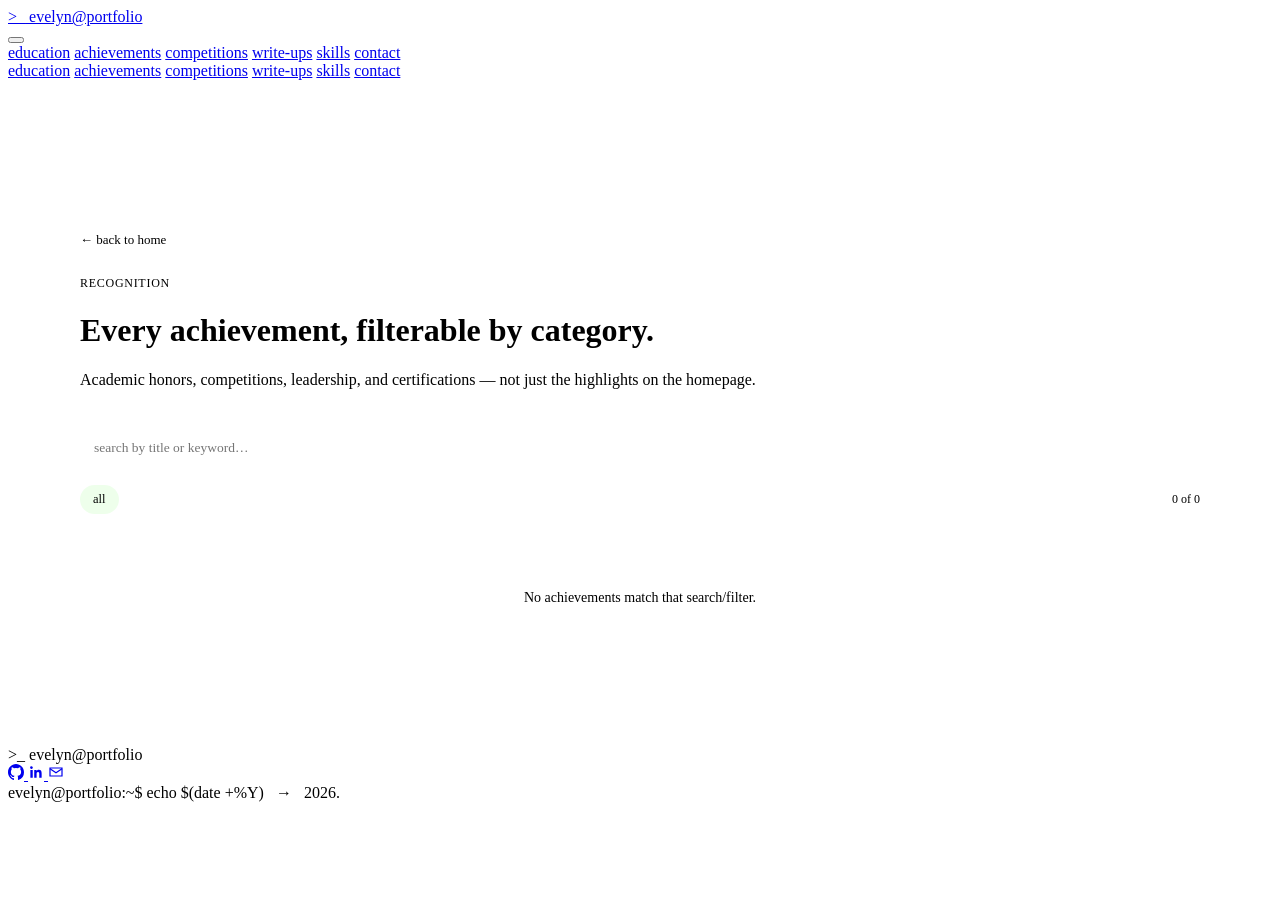
==== achievements.html @ d695a62b "fix the github link" ====
<!DOCTYPE html>
<html lang="en">
<head>
<meta charset="UTF-8">
<meta name="viewport" content="width=device-width, initial-scale=1.0">
<title>evelyn@achievements</title>
<meta name="description" content="Awards, honors, competitions, and certifications — filter by category.">
<link rel="preconnect" href="https://fonts.googleapis.com">
<link rel="preconnect" href="https://fonts.gstatic.com" crossorigin>
<link href="https://fonts.googleapis.com/css2?family=JetBrains+Mono:wght@400;500;600;700;800&display=swap" rel="stylesheet">
<link rel="stylesheet" href="css/style.css">
<style>
  /* ---- Achievements-index-specific styles (not in style.css) ---- */
  .achievements-hero { max-width: 1120px; margin: 0 auto; padding: 150px 24px 0; }
  .achievements-back {
    display: inline-flex; align-items: center; gap: 6px;
    color: var(--muted); text-decoration: none; font-size: 13px; margin-bottom: 28px;
  }
  .achievements-back:hover { color: var(--text); }

  .achievements-controls {
    max-width: 1120px; margin: 40px auto 0; padding: 0 24px;
    display: flex; flex-direction: column; gap: 18px;
  }
  .achievements-search input{
    width: 100%; max-width: 360px;
    background: var(--bg-raised); border: 1px solid var(--border);
    border-radius: var(--radius-sm); padding: 11px 14px; color: var(--text);
    font-family: inherit; font-size: 13.5px;
  }
  .achievements-search input:focus{ border-color: var(--accent); outline: none; }
  .achievements-filters{ display: flex; flex-wrap: wrap; gap: 8px; align-items: center; }
  .filter-pill{
    font-size: 12.5px; padding: 7px 13px; border-radius: 999px;
    border: 1px solid var(--border-hover); color: var(--muted);
    background: transparent; cursor: pointer; font-family: inherit;
    transition: border-color 180ms var(--ease), color 180ms var(--ease), background 180ms var(--ease);
  }
  .filter-pill:hover{ border-color: var(--accent); color: var(--text); }
  .filter-pill.active{ border-color: var(--accent); color: var(--accent); background: rgba(44,255,5,0.08); }
  .filter-count{ font-size: 12px; color: var(--muted-dim); margin-left: auto; }

  .achievements-grid-wrap{ max-width: 1120px; margin: 0 auto; padding: 36px 24px 100px; }
  .achievements-empty{ color: var(--muted); font-size: 14px; padding: 40px 0; text-align: center; }
</style>
</head>
<body data-page="achievements">

<header class="site-header">
  <div class="container header-inner">
    <a href="index.html#hero" class="logo" aria-label="eve portfolio home">
      <span class="prompt">&gt;_</span> evelyn@portfolio
    </a>
    <div class="nav-cta">
      <button class="nav-toggle" id="nav-toggle" aria-label="Toggle menu" aria-expanded="false" aria-controls="mobile-menu">
        <span></span>
      </button>
    </div>
  </div>
  <div class="mobile-menu" id="mobile-menu">
    <a href="index.html#education" class="nav-link">education</a>
    <a href="index.html#achievements" class="nav-link">achievements</a>
    <a href="index.html#competitions" class="nav-link">competitions</a>
    <a href="index.html#writeups" class="nav-link">write-ups</a>
    <a href="index.html#skills" class="nav-link">skills</a>
    <a href="index.html#contact" class="nav-link">contact</a>
</div>
</header>

<aside class="side-nav" aria-label="Primary">
  <nav class="side-nav-list">
    <a href="index.html#education" class="nav-link" data-section="education">education</a>
    <a href="index.html#achievements" class="nav-link" data-section="achievements">achievements</a>
    <a href="index.html#competitions" class="nav-link" data-section="competitions">competitions</a>
    <a href="index.html#writeups" class="nav-link" data-section="writeups">write-ups</a>
    <a href="index.html#skills" class="nav-link" data-section="skills">skills</a>
    <a href="index.html#contact" class="nav-link" data-section="contact">contact</a>
  </nav>
</aside>

<main id="main">
  <div class="achievements-hero">
    <a href="index.html#achievements" class="achievements-back">&larr; back to home</a>
    <div class="post-eyebrow" style="font-size:12px;letter-spacing:0.06em;text-transform:uppercase;color:var(--accent);margin-bottom:12px;">Recognition</div>
    <h1 class="section-title">Every achievement, filterable by category.</h1>
    <p class="section-desc">Academic honors, competitions, leadership, and certifications — not just the highlights on the homepage.</p>
  </div>

  <div class="achievements-controls">
    <div class="achievements-search">
      <input id="achievements-search" type="text" placeholder="search by title or keyword&hellip;" autocomplete="off">
    </div>
    <div class="achievements-filters" id="achievements-filters">
      <!-- category pills injected by script -->
    </div>
  </div>

  <div class="achievements-grid-wrap">
    <div class="achievements-grid" id="all-achievements-grid">
      <!-- Rendered by inline script below from js/achievements_data.js -->
    </div>
    <div class="achievements-empty" id="achievements-empty" style="display:none;">No achievements match that search/filter.</div>
  </div>
</main>

<footer>
  <div class="container footer-inner">
    <div class="logo"><span class="prompt">&gt;_</span> evelyn@portfolio</div>
    <div class="footer-links">
      <a href="https://github.com/Gh0stP4cket" class="footer-link" aria-label="GitHub">
        <svg width="16" height="16" viewBox="0 0 24 24" fill="currentColor"><path d="M12 0C5.37 0 0 5.5 0 12.3c0 5.44 3.44 10.05 8.2 11.68.6.11.82-.27.82-.6 0-.29-.01-1.07-.02-2.1-3.34.75-4.04-1.65-4.04-1.65-.55-1.43-1.34-1.81-1.34-1.81-1.09-.77.08-.76.08-.76 1.2.09 1.84 1.26 1.84 1.26 1.07 1.87 2.81 1.33 3.5 1.02.11-.79.42-1.33.76-1.64-2.67-.31-5.47-1.37-5.47-6.09 0-1.35.47-2.44 1.24-3.31-.12-.31-.54-1.56.12-3.26 0 0 1.01-.33 3.3 1.26a11.2 11.2 0 0 1 6 0c2.29-1.59 3.3-1.26 3.3-1.26.66 1.7.24 2.95.12 3.26.77.87 1.24 1.96 1.24 3.31 0 4.73-2.81 5.77-5.49 6.08.43.38.81 1.12.81 2.27 0 1.64-.02 2.96-.02 3.36 0 .33.22.72.83.6A12.32 12.32 0 0 0 24 12.3C24 5.5 18.63 0 12 0Z"/></svg>
      </a>
      <a href="https://linkedin.com/in/evelynbt" class="footer-link" aria-label="LinkedIn">
        <svg width="16" height="16" viewBox="0 0 24 24" fill="currentColor"><path d="M20.45 20.45h-3.56v-5.57c0-1.33-.02-3.04-1.85-3.04-1.86 0-2.14 1.45-2.14 2.94v5.67H9.34V9h3.42v1.56h.05c.48-.9 1.64-1.85 3.37-1.85 3.6 0 4.27 2.37 4.27 5.46v6.28ZM5.34 7.43a2.07 2.07 0 1 1 0-4.13 2.07 2.07 0 0 1 0 4.13ZM7.12 20.45H3.56V9h3.56v11.45Z"/></svg>
      </a>
      <a href="mailto:asyncbyevelyn@gmail.com" class="footer-link" aria-label="Email">
        <svg width="16" height="16" viewBox="0 0 24 24" fill="none" stroke="currentColor" stroke-width="1.8"><path d="M3 6h18v12H3z"/><path d="m3 7 9 6 9-6"/></svg>
      </a>
    </div>
    <div class="footer-copy">evelyn@portfolio:~$ echo $(date +%Y) &nbsp; → &nbsp; 2026.</div>
  </div>
</footer>

<script src="js/achievements_data.js"></script>
<script src="js/project_data.js"></script>
<script src="js/script.js"></script>
<script>
  (function(){
    const items = window.achievements || {};
    const order = (window.achievementOrder || Object.keys(items))
      .slice()
      .sort((a, b) => (Date.parse(items[b].date) || 0) - (Date.parse(items[a].date) || 0));
    const grid = document.getElementById('all-achievements-grid');
    const emptyMsg = document.getElementById('achievements-empty');
    const filtersEl = document.getElementById('achievements-filters');
    const searchInput = document.getElementById('achievements-search');

    // Same freshness rule as blog.html: show a NEW badge for 7 days
    // after `date` (an ISO string, e.g. "2026-08-21").
    const TIME = 7 * 24 * 60 * 60 * 1000;
    function isRecentAchievement(a){
      if(!a.date) return false;
      const added = Date.parse(a.date);
      return !isNaN(added) && (Date.now() - added) < TIME;
    }

    // Build the sorted, de-duped category list across every achievement
    const allCategories = [...new Set(order.map(key => items[key].category).filter(Boolean))].sort();
    let activeCategories = new Set();
    let searchTerm = '';

    function cardHTML(key){
      const a = items[key];
      const isNew = isRecentAchievement(a);
      const tags = (a.tags || []).map(t => `<span class="tag">${t}</span>`).join('');
      const linkHTML = a.link
        ? `<a href="${a.link}" target="_blank" rel="noopener" class="achievement-link">view &rarr;</a>`
        : '';
      const imageHTML = a.image
        ? `<img src="${a.image}" alt="${a.title} certificate" class="achievement-image" loading="lazy">`
        : '';
      return `
        <article class="achievement-card">
          ${imageHTML}
          <div class="achievement-top">
            <span class="achievement-icon">${a.icon || '🏅'}</span>
            <span class="achievement-date">${a.date || ''}</span>
          </div>
          <h3>${a.title}${isNew ? ' <span class="new-badge">NEW</span>' : ''}</h3>
          <span class="achievement-category">${a.category || ''}</span>
          <p>${a.description || ''}</p>
          <div class="achievement-tag-row">${tags}</div>
          ${linkHTML}
        </article>`;
    }

    function matches(key){
      const a = items[key];
      const inCategory = activeCategories.size === 0 || activeCategories.has(a.category);
      const haystack = (a.title + ' ' + (a.description || '') + ' ' + (a.tags || []).join(' ')).toLowerCase();
      const inSearch = !searchTerm || haystack.includes(searchTerm);
      return inCategory && inSearch;
    }

    function render(){
      const visible = order.filter(matches);
      grid.innerHTML = visible.map(cardHTML).join('');
      emptyMsg.style.display = visible.length ? 'none' : 'block';
    }

    function renderFilters(){
      const pillsHTML = allCategories.map(cat => `<button type="button" class="filter-pill" data-cat="${cat}">${cat}</button>`).join('');
      filtersEl.innerHTML = `
        <button type="button" class="filter-pill" data-cat="__all">all</button>
        ${pillsHTML}
        <span class="filter-count" id="filter-count"></span>`;
      filtersEl.querySelectorAll('.filter-pill').forEach(btn => {
        btn.addEventListener('click', () => {
          const cat = btn.dataset.cat;
          if(cat === '__all'){
            activeCategories.clear();
          } else {
            if(activeCategories.has(cat)) activeCategories.delete(cat);
            else activeCategories.add(cat);
          }
          updatePillStates();
          render();
        });
      });
      updatePillStates();
    }

    function updatePillStates(){
      filtersEl.querySelectorAll('.filter-pill').forEach(btn => {
        const cat = btn.dataset.cat;
        const isActive = cat === '__all' ? activeCategories.size === 0 : activeCategories.has(cat);
        btn.classList.toggle('active', isActive);
      });
      const count = document.getElementById('filter-count');
      if(count) count.textContent = `${order.filter(matches).length} of ${order.length}`;
    }

    searchInput.addEventListener('input', (e) => {
      searchTerm = e.target.value.trim().toLowerCase();
      updatePillStates();
      render();
    });

    renderFilters();
    render();
  })();
</script>

</body>
</html>
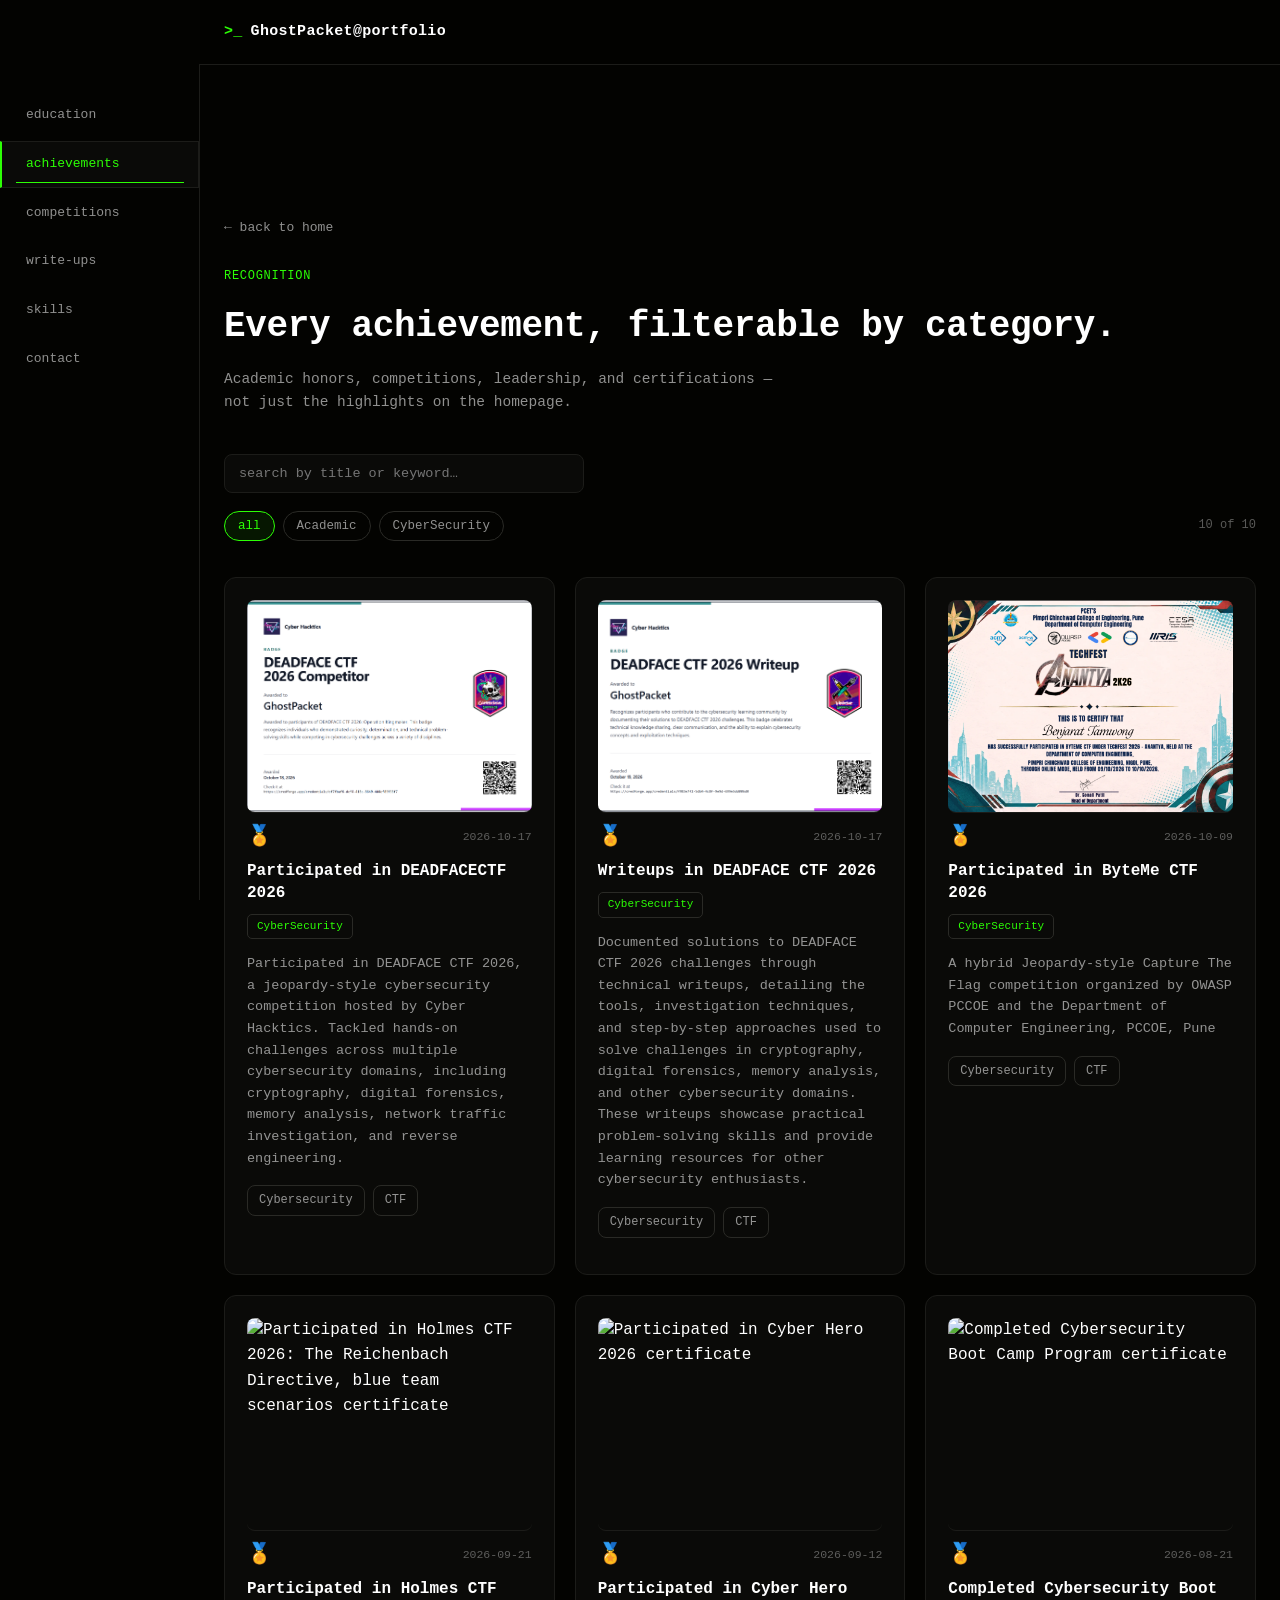
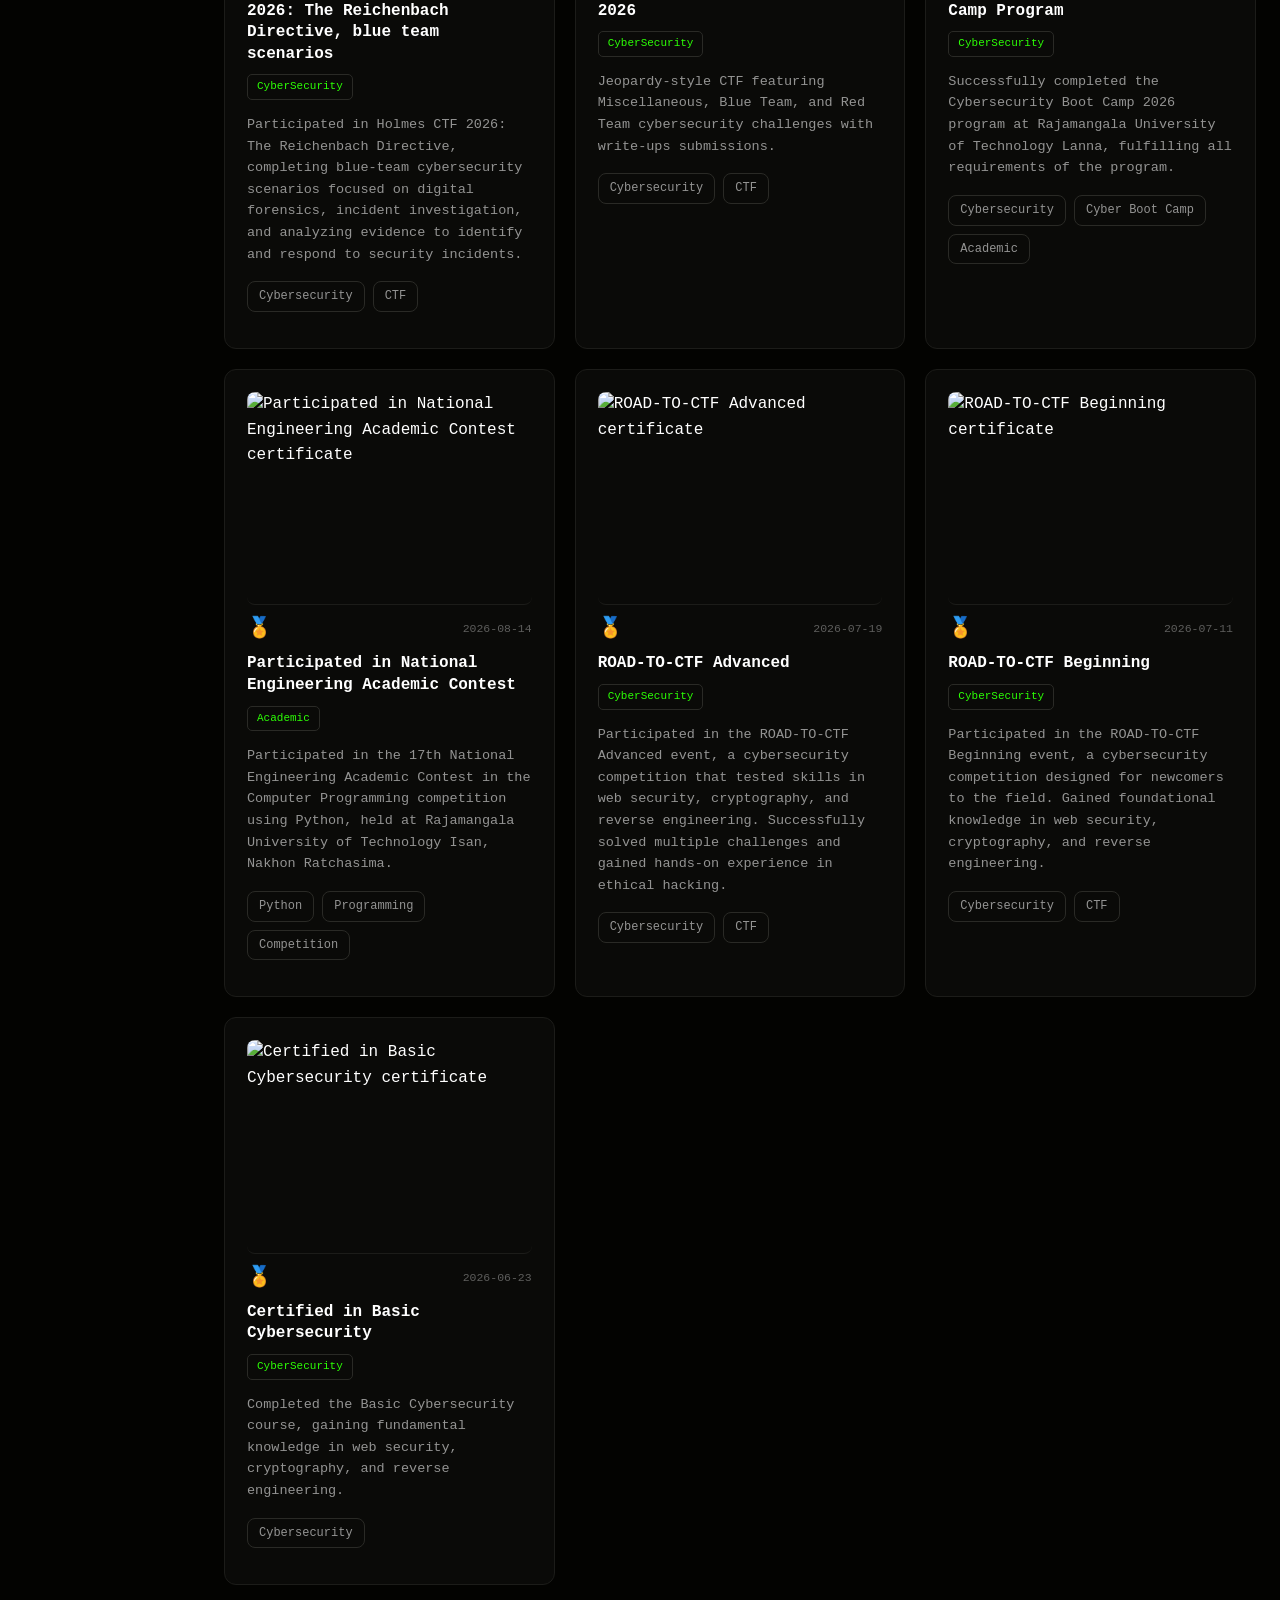
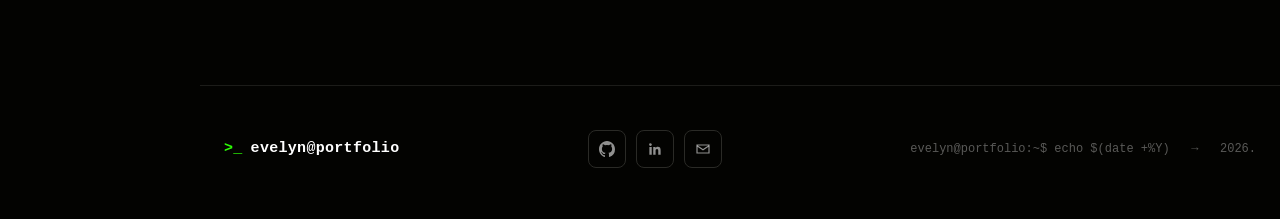
==== commit c524bc20: "Added new achievements and badges." ====
--- a/achievements.html
+++ b/achievements.html
@@ -3,7 +3,7 @@
 <head>
 <meta charset="UTF-8">
 <meta name="viewport" content="width=device-width, initial-scale=1.0">
-<title>evelyn@achievements</title>
+<title>GhostPacket@portfolio</title>
 <meta name="description" content="Awards, honors, competitions, and certifications — filter by category.">
 <link rel="preconnect" href="https://fonts.googleapis.com">
 <link rel="preconnect" href="https://fonts.gstatic.com" crossorigin>
@@ -49,7 +49,7 @@
 <header class="site-header">
   <div class="container header-inner">
     <a href="index.html#hero" class="logo" aria-label="eve portfolio home">
-      <span class="prompt">&gt;_</span> evelyn@portfolio
+      <span class="prompt">&gt;_</span> GhostPacket@portfolio
     </a>
     <div class="nav-cta">
       <button class="nav-toggle" id="nav-toggle" aria-label="Toggle menu" aria-expanded="false" aria-controls="mobile-menu">
--- a/css/style.css
+++ b/css/style.css
@@ -0,0 +1,1648 @@
+:root {
+  --bg: #030301;
+  --bg-raised: #0a0a08;
+  --accent: #2CFF05;
+  --text: #ffffff;
+  --border: #1c1c19;
+  --border-hover: #2a2a26;
+  --muted: rgba(255,255,255,0.56);
+  --muted-dim: rgba(255,255,255,0.34);
+  --header-bg: rgba(3,3,1,0.88);
+  --terminal-bg: #060605;
+  --surface-tint: rgba(255,255,255,0.03);
+  --radius-sm: 8px;
+  --radius: 10px;
+  --radius-lg: 12px;
+  --ease: cubic-bezier(.4,0,.2,1);
+  --sidebar-width: 200px;
+}
+
+html {
+  transition: background 200ms var(--ease);
+}
+
+body,
+.site-header,
+.terminal-titlebar,
+.terminal-window,
+.project-card,
+.skill-card,
+.badge,
+.tag,
+.btn,
+.nav-link,
+.card-link,
+.footer-link {
+  transition:
+    background 200ms var(--ease),
+    border-color 200ms var(--ease),
+    color 200ms var(--ease);
+}
+
+* {
+  margin: 0;
+  padding: 0;
+  box-sizing: border-box;
+}
+
+html {
+  scroll-behavior: smooth;
+}
+
+body {
+  background: var(--bg);
+  color: var(--text);
+  font-family: 'JetBrains Mono', ui-monospace, 'SF Mono', Consolas, monospace;
+  line-height: 1.6;
+  -webkit-font-smoothing: antialiased;
+  overflow-x: hidden;
+}
+
+::selection {
+  background: var(--accent);
+  color: var(--bg);
+}
+
+a {
+  color: inherit;
+  text-decoration: none;
+}
+
+:focus-visible {
+  outline: 1.5px solid var(--accent);
+  outline-offset: 3px;
+  border-radius: 4px;
+}
+
+/* ---------- Scrollbar ---------- */
+
+::-webkit-scrollbar {
+  width: 10px;
+}
+
+::-webkit-scrollbar-track {
+  background: var(--bg);
+}
+
+::-webkit-scrollbar-thumb {
+  background: var(--border-hover);
+  border-radius: 10px;
+}
+
+::-webkit-scrollbar-thumb:hover {
+  background: var(--muted-dim);
+}
+
+/* ---------- Container ---------- */
+
+.container {
+  width: 100%;
+  max-width: 1120px;
+  margin: 0 auto;
+  padding: 0 24px;
+}
+
+/* ---------- Header ---------- */
+
+.site-header {
+  position: sticky;
+  top: 0;
+  z-index: 100;
+  background: var(--header-bg);
+  border-bottom: 1px solid var(--border);
+  backdrop-filter: none;
+}
+
+.header-inner {
+  display: flex;
+  align-items: center;
+  justify-content: space-between;
+  height: 64px;
+}
+
+.logo {
+  display: flex;
+  align-items: center;
+  gap: 8px;
+  font-weight: 700;
+  font-size: 15px;
+  letter-spacing: 0.02em;
+}
+
+.logo .prompt {
+  color: var(--accent);
+}
+
+.logo .blink-dot {
+  width: 8px;
+  height: 8px;
+  background: var(--accent);
+  animation: blink 1.1s step-end infinite;
+  border-radius: 1px;
+}
+
+/* ---------- Sidebar nav ---------- */
+
+.side-nav {
+  position: fixed;
+  top: 64px;
+  left: 0;
+  bottom: 0;
+  width: var(--sidebar-width);
+  border-right: 1px solid var(--border);
+  background: var(--bg);
+  z-index: 90;
+  overflow-y: auto;
+  padding: 28px 0;
+}
+
+.side-nav .side-nav-list {
+  display: flex;
+  flex-direction: column;
+  gap: 2px;
+}
+
+.side-nav .nav-link {
+  padding: 12px 24px;
+  font-size: 13px;
+  color: var(--muted);
+  border: 1px solid transparent;
+  border-left: 2px solid transparent;
+  border-radius: 0;
+  transition:
+    color 180ms var(--ease),
+    border-color 180ms var(--ease),
+    background 180ms var(--ease);
+}
+
+.side-nav .nav-link:hover {
+  color: var(--text);
+  background: var(--surface-tint);
+}
+
+.side-nav .nav-link.active {
+  color: var(--accent);
+  background: var(--bg-raised);
+  border-left-color: var(--accent);
+}
+
+.nav-link {
+  padding: 8px 14px;
+  font-size: 13px;
+  color: var(--muted);
+  border: 1px solid transparent;
+  border-radius: var(--radius-sm);
+  transition:
+    color 180ms var(--ease),
+    border-color 180ms var(--ease),
+    background 180ms var(--ease);
+  position: relative;
+}
+
+.nav-link::before {
+  content: "";
+}
+
+.nav-link:hover {
+  color: var(--text);
+  border-color: var(--border);
+}
+
+.nav-link.active {
+  color: var(--accent);
+  border-color: var(--border);
+  background: var(--bg-raised);
+}
+
+.nav-link.active::after {
+  content: "";
+  position: absolute;
+  left: 14px;
+  right: 14px;
+  bottom: 4px;
+  height: 1px;
+  background: var(--accent);
+}
+
+/* ---------- Header CTA ---------- */
+
+.nav-cta {
+  display: flex;
+  align-items: center;
+  gap: 12px;
+}
+
+.btn {
+  display: inline-flex;
+  align-items: center;
+  gap: 8px;
+  padding: 9px 18px;
+  font-family: inherit;
+  font-size: 13px;
+  font-weight: 600;
+  border-radius: var(--radius-sm);
+  border: 1px solid var(--border-hover);
+  background: transparent;
+  color: var(--text);
+  cursor: pointer;
+  transition:
+    border-color 180ms var(--ease),
+    color 180ms var(--ease),
+    background 180ms var(--ease),
+    transform 180ms var(--ease);
+}
+
+.btn:hover {
+  border-color: var(--accent);
+  color: var(--accent);
+  transform: translateY(-1px);
+}
+
+.btn-solid {
+  background: var(--accent);
+  color: var(--bg);
+  border-color: var(--accent);
+  font-weight: 700;
+}
+
+.btn-solid:hover {
+  background: transparent;
+  color: var(--accent);
+  transform: translateY(-1px);
+}
+
+/* ---------- Mobile navigation ---------- */
+
+.nav-toggle {
+  display: none;
+  width: 38px;
+  height: 38px;
+  border: 1px solid var(--border-hover);
+  border-radius: var(--radius-sm);
+  background: transparent;
+  align-items: center;
+  justify-content: center;
+  cursor: pointer;
+  flex-direction: column;
+  gap: 4px;
+}
+
+.nav-toggle span,
+.nav-toggle::before,
+.nav-toggle::after {
+  content: "";
+  display: block;
+  width: 16px;
+  height: 1.5px;
+  background: var(--text);
+  transition: all 200ms var(--ease);
+}
+
+.mobile-menu {
+  display: none;
+  position: fixed;
+  inset: 0;
+  top: 64px;
+  background: var(--bg);
+  z-index: 99;
+  padding: 32px 24px;
+  flex-direction: column;
+  gap: 4px;
+  animation: fadeIn 200ms var(--ease);
+}
+
+.mobile-menu.open {
+  display: flex;
+}
+
+.mobile-menu .nav-link {
+  font-size: 16px;
+  padding: 16px 4px;
+  border-bottom: 1px solid var(--border);
+  border-radius: 0;
+}
+
+@keyframes fadeIn {
+  from {
+    opacity: 0;
+  }
+
+  to {
+    opacity: 1;
+  }
+}
+
+@keyframes blink {
+  0%,
+  50% {
+    opacity: 1;
+  }
+
+  51%,
+  100% {
+    opacity: 0;
+  }
+}
+
+/* ---------- Desktop sidebar layout ---------- */
+
+@media (min-width: 861px) {
+  .site-header {
+    margin-left: var(--sidebar-width);
+    width: calc(100% - var(--sidebar-width));
+  }
+
+  #main,
+  footer {
+    margin-left: var(--sidebar-width);
+    width: calc(100% - var(--sidebar-width));
+  }
+}
+
+/* ---------- Hero / Terminal ---------- */
+
+.hero {
+  min-height: auto;
+  display: flex;
+  flex-direction: column;
+  align-items: center;
+  justify-content: flex-start;
+  padding: 60px 24px 80px;
+  position: relative;
+}
+
+.terminal-window {
+  width: 100%;
+  max-width: 760px;
+  border: 1px solid var(--border-hover);
+  border-radius: var(--radius-lg);
+  background: var(--bg-raised);
+  overflow: hidden;
+  box-shadow: 0 30px 60px -30px rgba(0,0,0,0.6);
+}
+
+.terminal-titlebar {
+  display: flex;
+  align-items: center;
+  gap: 8px;
+  padding: 12px 16px;
+  border-bottom: 1px solid var(--border);
+  background: var(--terminal-bg);
+}
+
+.tb-dot {
+  width: 10px;
+  height: 10px;
+  border-radius: 50%;
+  border: 1px solid rgba(0,0,0,0.15);
+}
+
+.tb-dot:nth-child(1) {
+  background: #ff5f57;
+}
+
+.tb-dot:nth-child(2) {
+  background: #ffbd2e;
+}
+
+.tb-dot:nth-child(3) {
+  background: #28c840;
+}
+
+.terminal-titlebar .tb-name {
+  margin-left: 8px;
+  font-size: 12px;
+  color: var(--muted);
+}
+
+/* ---------- Profile card ---------- */
+
+.profile-card {
+  max-width: 760px;
+}
+
+.profile-body {
+  display: flex;
+  gap: 36px;
+  align-items: stretch;
+  padding: 32px;
+}
+
+.profile-avatar {
+  position: relative;
+  flex-shrink: 0;
+  width: 220px;
+  border-radius: var(--radius-lg);
+  border: 1px solid var(--border-hover);
+  background:
+    repeating-linear-gradient(
+      135deg,
+      rgba(44,255,5,0.05) 0 2px,
+      transparent 2px 10px
+    ),
+    var(--terminal-bg);
+  display: flex;
+  align-items: center;
+  justify-content: center;
+  box-shadow: inset 0 0 0 1px rgba(44,255,5,0.04);
+  overflow: hidden;
+}
+
+.profile-avatar-img {
+  position: absolute;
+  inset: 0;
+  width: 100%;
+  height: 100%;
+  object-fit: cover;
+}
+
+.profile-avatar-initials {
+  display: none;
+  font-size: 56px;
+  font-weight: 800;
+  letter-spacing: 0.02em;
+  color: var(--accent);
+}
+
+.profile-status-dot {
+  position: absolute;
+  right: 10px;
+  bottom: 10px;
+  width: 11px;
+  height: 11px;
+  border-radius: 50%;
+  background: var(--accent);
+  border: 2px solid var(--bg-raised);
+  box-shadow: 0 1px 4px rgba(0,0,0,0.4);
+}
+
+.profile-main {
+  min-width: 0;
+  flex: 1;
+  display: flex;
+  flex-direction: column;
+  justify-content: center;
+}
+
+.profile-heading {
+  display: flex;
+  align-items: baseline;
+  gap: 12px;
+  flex-wrap: wrap;
+}
+
+.profile-name {
+  font-size: 26px;
+  font-weight: 800;
+  letter-spacing: -0.01em;
+}
+
+.profile-handle {
+  font-size: 13px;
+  color: var(--muted-dim);
+}
+
+.profile-role {
+  font-size: 13px;
+  color: var(--accent);
+  margin-top: 6px;
+  letter-spacing: 0.02em;
+}
+
+.profile-bio {
+  font-size: 14px;
+  line-height: 1.7;
+  color: var(--muted);
+  margin-top: 16px;
+  max-width: 460px;
+}
+
+.profile-stats {
+  margin-top: 22px;
+  display: flex;
+  flex-direction: column;
+}
+
+.profile-stat {
+  display: grid;
+  grid-template-columns: 90px 1fr;
+  gap: 16px;
+  align-items: center;
+  padding: 8px 0;
+  border-bottom: 1px solid var(--border);
+  font-size: 12.5px;
+}
+
+.profile-stat:last-child {
+  border-bottom: none;
+}
+
+.profile-stat-label {
+  color: var(--muted-dim);
+  text-transform: uppercase;
+  letter-spacing: 0.1em;
+  font-size: 11px;
+}
+
+.profile-stat-label::before {
+  content: "› ";
+  color: var(--accent);
+}
+
+.profile-stat-value {
+  color: var(--text);
+  display: flex;
+  align-items: center;
+}
+
+.profile-socials {
+  display: flex;
+  gap: 10px;
+  margin-top: 24px;
+}
+
+.profile-social-link {
+  width: 38px;
+  height: 38px;
+  border-radius: var(--radius-sm);
+  border: 1px solid var(--border-hover);
+  display: flex;
+  align-items: center;
+  justify-content: center;
+  color: var(--muted);
+  font-size: 15px;
+  transition:
+    border-color 180ms var(--ease),
+    color 180ms var(--ease),
+    transform 180ms var(--ease);
+}
+
+.profile-social-link:hover {
+  border-color: var(--accent);
+  color: var(--accent);
+  transform: translateY(-2px);
+}
+
+@keyframes pulseRing {
+  0% {
+    transform: scale(1);
+    opacity: 0.5;
+  }
+
+  70% {
+    transform: scale(2.2);
+    opacity: 0;
+  }
+
+  100% {
+    transform: scale(2.2);
+    opacity: 0;
+  }
+}
+
+/* ---------- Sections ---------- */
+
+section {
+  padding: 110px 0;
+  border-top: 1px solid var(--border);
+}
+
+.section-head {
+  margin-bottom: 56px;
+}
+
+.section-tag {
+  font-size: 12px;
+  color: var(--accent);
+  letter-spacing: 0.14em;
+  text-transform: uppercase;
+  margin-bottom: 14px;
+  display: block;
+}
+
+.section-title {
+  font-size: clamp(26px, 3.4vw, 36px);
+  font-weight: 700;
+  letter-spacing: -0.01em;
+}
+
+.section-desc {
+  color: var(--muted);
+  margin-top: 12px;
+  max-width: 560px;
+  font-size: 14.5px;
+}
+
+.reveal {
+  opacity: 0;
+  transform: translateY(18px);
+  transition:
+    opacity 550ms var(--ease),
+    transform 550ms var(--ease);
+}
+
+.reveal.in-view {
+  opacity: 1;
+  transform: translateY(0);
+}
+
+/* ---------- Education ---------- */
+
+.education-timeline {
+  position: relative;
+  max-width: 950px;
+  margin-top: 60px;
+  padding-left: 190px;
+}
+
+.education-timeline::before {
+  content: "";
+  position: absolute;
+  left: 150px;
+  top: 8px;
+  bottom: 8px;
+  width: 1px;
+  background: rgba(255,255,255,0.15);
+}
+
+.timeline-item {
+  position: relative;
+  padding-bottom: 70px;
+}
+
+.timeline-item:last-child {
+  padding-bottom: 0;
+}
+
+.timeline-marker {
+  position: absolute;
+  left: -44px;
+  top: 7px;
+  width: 9px;
+  height: 9px;
+  border: 2px solid #00ff41;
+  background: #000;
+  border-radius: 50%;
+  box-shadow: 0 0 0 4px #000;
+}
+
+.timeline-date {
+  position: absolute;
+  left: -190px;
+  top: 0;
+  width: 120px;
+  color: #00ff41;
+  font-size: 14px;
+  font-weight: 700;
+  line-height: 1.5;
+  text-align: right;
+}
+
+.timeline-content {
+  padding-left: 20px;
+}
+
+.timeline-content h3 {
+  margin: 0 0 16px;
+  color: #fff;
+  font-size: 21px;
+  line-height: 1.4;
+}
+
+.timeline-content p {
+  margin: 0;
+  max-width: 650px;
+  color: var(--muted);
+  line-height: 1.8;
+}
+
+.timeline-date .current {
+  display: block;
+  width: fit-content;
+  margin-top: 8px;
+  margin-left: auto;
+}
+
+.education-note {
+  display: block;
+  margin-top: 18px;
+  color: #00ff41;
+  font-size: 14px;
+  font-weight: 600;
+}
+
+.current {
+  margin-left: 0.5rem;
+  padding: 0.15rem 0.5rem;
+  border: 1px solid var(--accent);
+  border-radius: 999px;
+  font-size: 0.7rem;
+}
+
+.education-highlights {
+  margin-top: 1rem;
+  padding: 0;
+  list-style: none;
+  display: flex;
+  flex-wrap: wrap;
+  gap: 0.75rem;
+  color: var(--accent);
+}
+
+.education-highlights li {
+  padding: 0.45rem 0.9rem;
+  border: 1px solid var(--border-hover);
+  border-radius: 999px;
+  background: var(--surface-tint);
+  color: var(--muted);
+  font-size: 0.85rem;
+  transition: all 0.25s ease;
+}
+
+.education-highlights li:hover {
+  border-color: var(--accent);
+  color: var(--accent);
+  transform: translateY(-2px);
+}
+
+/* ---------- Achievement cards ---------- */
+
+.achievements-grid {
+  display: grid;
+  grid-template-columns: repeat(3, 1fr);
+  gap: 20px;
+}
+
+.achievement-card {
+  min-width: 0;
+  border: 1px solid var(--border);
+  border-radius: var(--radius-lg);
+  background: var(--bg-raised);
+  padding: 22px;
+  transition:
+    border-color 200ms var(--ease),
+    transform 200ms var(--ease);
+}
+
+.achievement-card:hover {
+  border-color: var(--border-hover);
+  transform: translateY(-3px);
+}
+
+.achievement-image {
+  width: 100%;
+  aspect-ratio: 4 / 3;
+  object-fit: cover;
+  display: block;
+  border-radius: var(--radius-sm);
+  border-bottom: 1px solid var(--border);
+  margin: 0 0 14px 0;
+}
+
+.achievement-top {
+  display: flex;
+  align-items: center;
+  justify-content: space-between;
+  gap: 10px;
+  margin-bottom: 14px;
+}
+
+.achievement-icon {
+  font-size: 20px;
+  line-height: 1;
+}
+
+.achievement-date {
+  font-size: 11.5px;
+  color: var(--muted-dim);
+  white-space: nowrap;
+}
+
+.achievement-card h3 {
+  font-size: 16px;
+  margin-bottom: 8px;
+  line-height: 1.35;
+}
+
+.achievement-card p {
+  color: var(--muted);
+  font-size: 13.5px;
+  margin-bottom: 16px;
+}
+
+.achievement-category {
+  display: inline-block;
+  font-size: 11px;
+  color: var(--accent);
+  border: 1px solid var(--border-hover);
+  border-radius: 5px;
+  padding: 3px 9px;
+  margin-bottom: 14px;
+}
+
+.achievement-tag-row {
+  display: flex;
+  flex-wrap: wrap;
+  gap: 8px;
+  margin-bottom: 14px;
+}
+
+.achievement-tag-row .tag {
+  display: inline-block;
+  padding: 6px 11px;
+  border: 1px solid var(--border-hover);
+  border-radius: var(--radius-sm);
+  color: var(--muted);
+  background: transparent;
+  font-size: 12px;
+  line-height: 1.4;
+  transition:
+    border-color 180ms var(--ease),
+    color 180ms var(--ease),
+    background 180ms var(--ease);
+}
+
+.achievement-tag-row .tag:hover {
+  border-color: var(--accent);
+  color: var(--accent);
+  background: rgba(44,255,5,0.04);
+}
+
+.achievement-link {
+  font-size: 12.5px;
+  color: var(--accent);
+  border: 1px solid var(--border);
+  padding: 7px 12px;
+  border-radius: var(--radius-sm);
+  display: inline-block;
+  transition:
+    border-color 180ms var(--ease),
+    background 180ms var(--ease);
+}
+
+.achievement-link:hover {
+  border-color: var(--accent);
+  background: rgba(44,255,5,0.06);
+}
+
+.new-badge {
+  display: inline-block;
+  margin-left: 6px;
+  padding: 2px 7px;
+  border: 1px solid var(--accent);
+  border-radius: 4px;
+  color: var(--accent);
+  background: transparent;
+  font-size: 11px;
+  font-weight: 600;
+  line-height: 1.4;
+  letter-spacing: 0.5px;
+}
+
+/* ---------- Competition Results ---------- */
+/* ---------- Competition Results ---------- */
+
+.competition-list {
+  display: flex;
+  flex-direction: column;
+  gap: 14px;
+  margin-top: 10px;
+}
+
+.competition-item {
+  display: flex;
+  align-items: center;
+  justify-content: space-between;
+  gap: 20px;
+
+  padding: 18px 20px;
+
+  border: 1px solid var(--border);
+  border-radius: var(--radius-lg);
+
+  background: var(--bg-raised);
+
+  transition:
+    border-color 200ms var(--ease),
+    transform 200ms var(--ease),
+    background 200ms var(--ease);
+}
+
+.competition-item:hover {
+  border-color: var(--border-hover);
+  transform: translateY(-2px);
+}
+
+.competition-main {
+  min-width: 0;
+}
+
+.competition-event {
+  display: flex;
+  align-items: center;
+  flex-wrap: wrap;
+  gap: 8px;
+
+  font-size: 15.5px;
+  font-weight: 700;
+  margin-bottom: 6px;
+}
+
+.competition-date {
+  font-size: 12px;
+  font-weight: 500;
+  color: var(--muted-dim);
+}
+
+.competition-desc {
+  font-size: 13px;
+  color: var(--muted);
+  max-width: 650px;
+}
+
+.competition-position {
+  flex-shrink: 0;
+
+  font-size: 12.5px;
+  font-weight: 700;
+  color: var(--accent);
+
+  border: 1px solid var(--border-hover);
+  border-radius: 999px;
+
+  padding: 7px 14px;
+
+  white-space: nowrap;
+}
+
+/* NEW badge */
+
+.competition-new {
+  display: inline-block;
+
+  padding: 2px 7px;
+
+  border: 1px solid var(--accent);
+  border-radius: 4px;
+
+  color: var(--accent);
+  background: transparent;
+
+  font-size: 10px;
+  font-weight: 700;
+  line-height: 1.4;
+  letter-spacing: 0.5px;
+
+  vertical-align: middle;
+}
+
+/* Competition year */
+
+.competition-year {
+  margin-top: 28px;
+  margin-bottom: 10px;
+
+  color: var(--accent);
+
+  font-size: 12px;
+  font-weight: 700;
+  letter-spacing: 0.12em;
+}
+
+.competition-year:first-child {
+  margin-top: 0;
+}
+
+@media (max-width: 560px) {
+
+  .competition-item {
+    flex-direction: column;
+    align-items: flex-start;
+    gap: 10px;
+  }
+
+  .competition-position {
+    align-self: flex-start;
+  }
+
+}
+
+/* ---------- Blog / Writeups ---------- */
+
+.blog-list {
+  display: flex;
+  flex-direction: column;
+  gap: 0;
+  max-width: 1000px;
+}
+
+.blog-item {
+  display: grid;
+  grid-template-columns: 1fr auto auto;
+  align-items: center;
+  gap: 24px;
+  padding: 20px 0;
+  border-bottom: 1px solid var(--border);
+  color: inherit;
+  text-decoration: none;
+  transition:
+    border-color 180ms var(--ease),
+    color 180ms var(--ease);
+}
+
+.blog-item:first-child {
+  border-top: 1px solid var(--border);
+}
+
+.blog-item:hover {
+  border-color: var(--border-hover);
+}
+
+.blog-main {
+  min-width: 0;
+}
+
+.blog-title {
+  font-size: 15px;
+  font-weight: 700;
+  color: var(--text);
+  margin-bottom: 6px;
+  transition: color 180ms var(--ease);
+}
+
+.blog-item:hover .blog-title {
+  color: var(--accent);
+}
+
+.blog-excerpt {
+  color: var(--muted);
+  font-size: 13px;
+  line-height: 1.7;
+  max-width: 760px;
+}
+
+.blog-meta {
+  flex-shrink: 0;
+  color: var(--muted-dim);
+  font-size: 11.5px;
+  white-space: nowrap;
+}
+
+.blog-arrow {
+  flex-shrink: 0;
+  color: var(--muted);
+  font-size: 16px;
+  transition:
+    color 180ms var(--ease),
+    transform 180ms var(--ease);
+}
+
+.blog-item:hover .blog-arrow {
+  color: var(--accent);
+  transform: translateX(3px);
+}
+
+/* ---------- Skills ---------- */
+
+.skills-grid {
+  display: grid;
+  grid-template-columns: repeat(2, 1fr);
+  gap: 20px;
+}
+
+.skill-card {
+  position: relative;
+  border: 1px solid var(--border);
+  border-radius: var(--radius-lg);
+  padding: 24px;
+  background: var(--bg-raised);
+  overflow: hidden;
+  transition:
+    border-color 220ms var(--ease),
+    transform 220ms var(--ease),
+    box-shadow 220ms var(--ease);
+}
+
+.skill-card::before {
+  content: "";
+  position: absolute;
+  top: 0;
+  left: 0;
+  right: 0;
+  height: 2px;
+  background: linear-gradient(
+    90deg,
+    transparent,
+    var(--accent),
+    transparent
+  );
+  opacity: 0;
+  transition: opacity 220ms var(--ease);
+}
+
+.skill-card:hover {
+  border-color: var(--border-hover);
+  transform: translateY(-3px);
+  box-shadow: 0 16px 32px -20px rgba(44,255,5,0.18);
+}
+
+.skill-card:hover::before {
+  opacity: 1;
+}
+
+.skill-card h4 {
+  font-size: 12px;
+  color: var(--accent);
+  text-transform: uppercase;
+  letter-spacing: 0.1em;
+  margin-bottom: 16px;
+  display: flex;
+  align-items: center;
+  gap: 9px;
+}
+
+.skill-card h4 i {
+  font-size: 12.5px;
+  width: 14px;
+  text-align: center;
+  color: var(--accent);
+  opacity: 0.85;
+}
+
+.skill-count {
+  margin-left: auto;
+  font-size: 10.5px;
+  color: var(--muted-dim);
+  border: 1px solid var(--border-hover);
+  border-radius: 999px;
+  padding: 1px 8px;
+  letter-spacing: 0;
+  font-weight: 600;
+}
+
+.badge-row {
+  display: flex;
+  flex-wrap: wrap;
+  gap: 9px;
+}
+
+.badge {
+  position: relative;
+  font-size: 12.5px;
+  padding: 7px 13px;
+  border: 1px solid var(--border-hover);
+  border-radius: var(--radius-sm);
+  color: var(--text);
+  overflow: hidden;
+  transition:
+    border-color 180ms var(--ease),
+    color 180ms var(--ease),
+    transform 180ms var(--ease);
+  isolation: isolate;
+}
+
+.badge::before {
+  content: "";
+  position: absolute;
+  inset: 0;
+  background: rgba(44,255,5,0.09);
+  transform: scaleX(0);
+  transform-origin: left;
+  transition: transform 220ms var(--ease);
+  z-index: -1;
+}
+
+.badge:hover {
+  border-color: var(--accent);
+  color: var(--accent);
+  transform: translateY(-2px);
+}
+
+.badge:hover::before {
+  transform: scaleX(1);
+}
+
+/* ---------- Contact ---------- */
+
+.contact-links {
+  display: grid;
+  grid-template-columns: repeat(2, minmax(280px, 1fr));
+  gap: 16px;
+  width: min(100%, 1000px);
+  margin: 45px auto 0;
+}
+
+.contact-link {
+  display: flex;
+  align-items: center;
+  gap: 16px;
+  padding: 18px 20px;
+  border: 1px solid rgba(255,255,255,0.12);
+  border-radius: 8px;
+  text-decoration: none;
+  color: inherit;
+  transition:
+    border-color 0.2s ease,
+    background 0.2s ease,
+    transform 0.2s ease;
+}
+
+.contact-link:hover {
+  border-color: #00ff41;
+  background: rgba(0,255,65,0.03);
+  transform: translateY(-2px);
+}
+
+.contact-icon {
+  width: 42px;
+  height: 42px;
+  display: flex;
+  align-items: center;
+  justify-content: center;
+  border: 1px solid rgba(255,255,255,0.15);
+  border-radius: 6px;
+  color: var(--muted);
+  font-size: 18px;
+  flex-shrink: 0;
+  transition:
+    color 0.2s ease,
+    border-color 0.2s ease;
+}
+
+.contact-link:hover .contact-icon {
+  color: #00ff41;
+  border-color: #00ff41;
+}
+
+.contact-info {
+  display: flex;
+  flex-direction: column;
+  gap: 4px;
+  min-width: 0;
+}
+
+.contact-label {
+  color: #00ff41;
+  font-size: 11px;
+  font-weight: 700;
+  letter-spacing: 1.5px;
+}
+
+.contact-value {
+  color: #fff;
+  font-size: 14px;
+  overflow: hidden;
+  text-overflow: ellipsis;
+  white-space: nowrap;
+}
+
+.contact-arrow {
+  margin-left: auto;
+  color: var(--muted);
+  font-size: 18px;
+  transition:
+    color 0.2s ease,
+    transform 0.2s ease;
+}
+
+.contact-link:hover .contact-arrow {
+  color: #00ff41;
+  transform: translate(2px, -2px);
+}
+
+/* ---------- Footer ---------- */
+
+footer {
+  border-top: 1px solid var(--border);
+  padding: 44px 0;
+}
+
+.footer-inner {
+  display: flex;
+  align-items: center;
+  justify-content: space-between;
+  flex-wrap: wrap;
+  gap: 20px;
+}
+
+.footer-links {
+  display: flex;
+  gap: 10px;
+}
+
+.footer-link {
+  width: 38px;
+  height: 38px;
+  border: 1px solid var(--border-hover);
+  border-radius: var(--radius-sm);
+  display: flex;
+  align-items: center;
+  justify-content: center;
+  transition:
+    border-color 180ms var(--ease),
+    color 180ms var(--ease);
+  color: var(--muted);
+}
+
+.footer-link:hover {
+  border-color: var(--accent);
+  color: var(--accent);
+}
+
+.footer-copy {
+  font-size: 12px;
+  color: var(--muted-dim);
+}
+
+/* ---------- Project More ---------- */
+
+.project-more {
+  margin-top: 15px;
+}
+
+/* ---------- Responsive: 860px ---------- */
+
+@media (max-width: 860px) {
+  .project-grid,
+  .skills-grid,
+  .achievements-grid {
+    grid-template-columns: 1fr;
+  }
+
+  .nav-cta .btn:not(.btn-solid) {
+    display: none;
+  }
+
+  .nav-toggle {
+    display: flex;
+  }
+
+  .side-nav {
+    display: none;
+  }
+
+  section {
+    padding: 76px 0;
+  }
+
+  .hero {
+    padding-top: 110px;
+  }
+}
+
+/* ---------- Responsive: 700px ---------- */
+
+@media (max-width: 700px) {
+  .profile-body {
+    flex-direction: column;
+    align-items: center;
+    text-align: center;
+    padding: 30px 22px 32px;
+  }
+
+  .profile-avatar {
+    width: 180px;
+    height: 180px;
+  }
+
+  .profile-heading {
+    justify-content: center;
+  }
+
+  .profile-bio {
+    max-width: 100%;
+  }
+
+  .profile-stat {
+    grid-template-columns: 1fr;
+    gap: 2px;
+    text-align: center;
+  }
+
+  .profile-stat-label::before {
+    content: "";
+  }
+
+  .profile-socials {
+    justify-content: center;
+  }
+
+  .contact-links {
+    grid-template-columns: 1fr;
+  }
+}
+
+/* ---------- Responsive: 560px ---------- */
+
+@media (max-width: 560px) {
+  .blog-item {
+    grid-template-columns: 1fr;
+    gap: 6px;
+    align-items: flex-start;
+  }
+
+  .blog-meta {
+    order: -1;
+  }
+
+  .blog-arrow {
+    display: none;
+  }
+
+  .competition-item {
+    flex-direction: column;
+    align-items: flex-start;
+    gap: 10px;
+  }
+
+  .competition-position {
+    align-self: flex-start;
+  }
+}
+
+/* ---------- Reduced motion ---------- */
+
+@media (prefers-reduced-motion: reduce) {
+  * {
+    animation-duration: 0.01ms !important;
+    transition-duration: 0.01ms !important;
+  }
+
+  html {
+    scroll-behavior: auto;
+  }
+}
+
+/* ---------- Writeup tags ---------- */
+
+.writeup-tags {
+  display: flex;
+  flex-wrap: wrap;
+  gap: 8px;
+  margin-top: 18px;
+}
+
+.writeup-tags .tag {
+  display: inline-block;
+  padding: 6px 11px;
+  border: 1px solid var(--border-hover);
+  border-radius: var(--radius-sm);
+  color: var(--muted);
+  background: transparent;
+  font-size: 12px;
+  line-height: 1.4;
+  transition:
+    border-color 180ms var(--ease),
+    color 180ms var(--ease),
+    background 180ms var(--ease);
+}
+
+.writeup-tags .tag:hover {
+  border-color: var(--accent);
+  color: var(--accent);
+  background: rgba(44,255,5,0.04);
+}
+
+.writeup-new {
+  display: inline-block;
+  margin-top: 8px;
+  padding: 2px 7px;
+  border: 1px solid var(--accent);
+  border-radius: 4px;
+  color: var(--accent);
+  background: transparent;
+  font-size: 11px;
+  font-weight: 600;
+  line-height: 1.4;
+  letter-spacing: 0.5px;
+}
+
+
+/* ---------- Badges (Open Badges / digital credentials) ---------- */
+
+.badges-grid {
+  display: grid;
+  grid-template-columns: repeat(auto-fill, minmax(260px, 1fr));
+  gap: 20px;
+}
+
+.badge-card {
+  min-width: 0;
+  display: flex;
+  flex-direction: column;
+  border: 1px solid var(--border);
+  border-radius: var(--radius-lg);
+  background: var(--bg-raised);
+  padding: 22px;
+  transition:
+    border-color 200ms var(--ease),
+    transform 200ms var(--ease);
+}
+
+.badge-card:hover {
+  border-color: var(--border-hover);
+  transform: translateY(-3px);
+}
+
+.badge-art {
+  display: flex;
+  align-items: center;
+  justify-content: center;
+  height: 190px;
+  margin-bottom: 18px;
+  border: 1px solid var(--border);
+  border-radius: var(--radius-sm);
+  background:
+    radial-gradient(circle at 50% 45%, rgba(44,255,5,0.09), transparent 68%),
+    var(--surface-tint);
+}
+
+.badge-art img {
+  height: 150px;
+  width: auto;
+  display: block;
+  filter: drop-shadow(0 8px 18px rgba(0,0,0,0.65));
+  transition: transform 260ms var(--ease);
+}
+
+.badge-card:hover .badge-art img {
+  transform: translateY(-3px) scale(1.05);
+}
+
+.badge-top {
+  display: flex;
+  align-items: center;
+  justify-content: space-between;
+  gap: 10px;
+  margin-bottom: 12px;
+}
+
+.badge-category {
+  font-size: 11px;
+  color: var(--accent);
+  border: 1px solid var(--border-hover);
+  border-radius: 5px;
+  padding: 3px 9px;
+}
+
+.badge-date {
+  font-size: 11.5px;
+  color: var(--muted-dim);
+  white-space: nowrap;
+}
+
+.badge-card h3 {
+  font-size: 16px;
+  line-height: 1.35;
+  margin-bottom: 4px;
+}
+
+.badge-issuer {
+  font-size: 12.5px;
+  color: var(--muted-dim);
+  margin-bottom: 12px;
+}
+
+.badge-issuer a {
+  color: var(--muted);
+  text-decoration: none;
+  border-bottom: 1px dashed var(--border-hover);
+}
+
+.badge-issuer a:hover {
+  color: var(--accent);
+  border-bottom-color: var(--accent);
+}
+
+.badge-desc {
+  color: var(--muted);
+  font-size: 13.5px;
+  margin-bottom: 16px;
+}
+
+.badge-card.is-compact .badge-desc {
+  display: -webkit-box;
+  -webkit-line-clamp: 3;
+  -webkit-box-orient: vertical;
+  overflow: hidden;
+}
+
+.badge-card .achievement-tag-row {
+  margin-top: auto;
+}
+
+.badge-links {
+  display: flex;
+  flex-wrap: wrap;
+  gap: 8px;
+}
+
+button.achievement-link {
+  font-family: inherit;
+  background: transparent;
+  cursor: pointer;
+}
+
+.badge-links .achievement-link {
+  text-decoration: none;
+}
